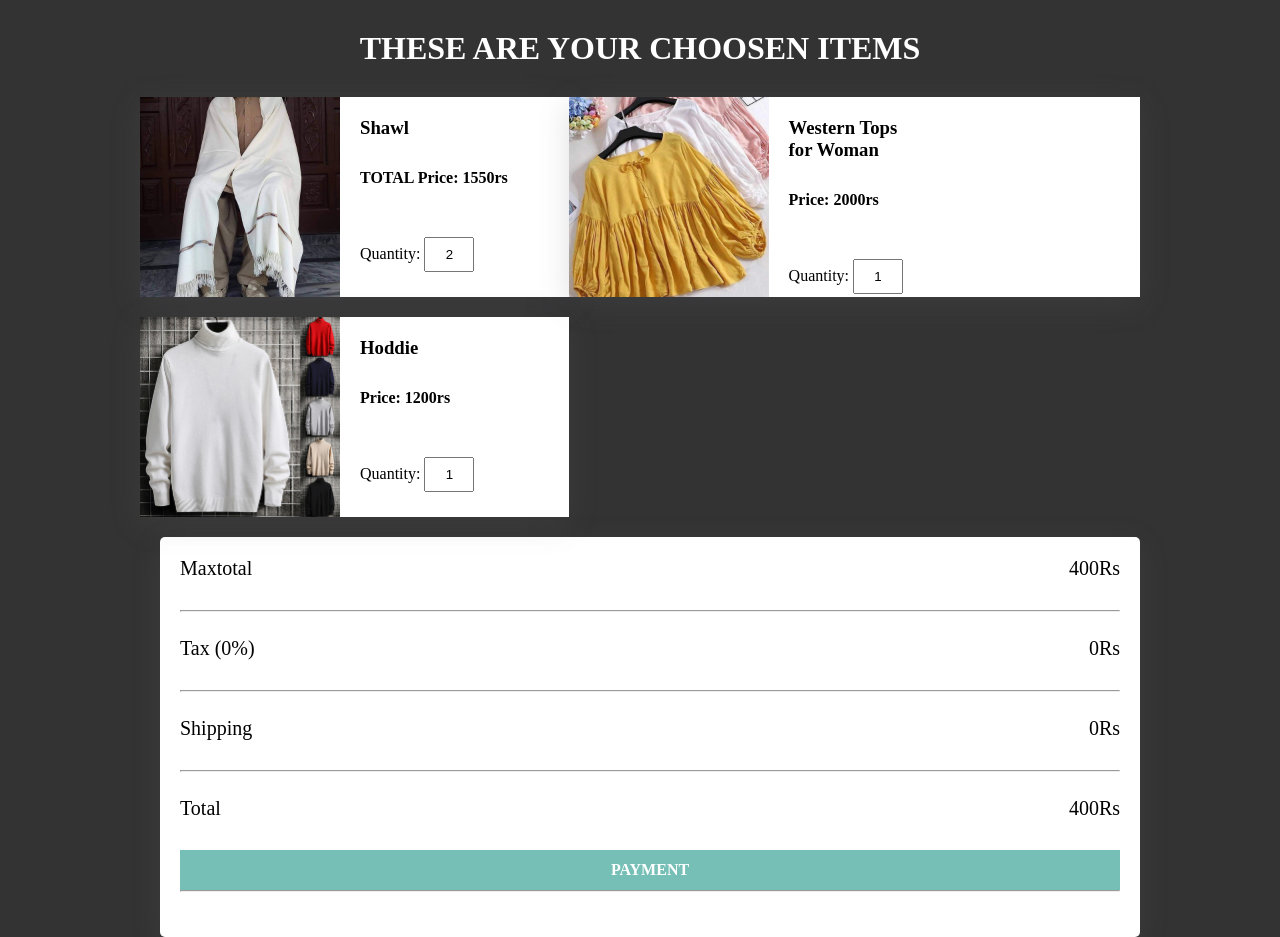
==== cart.html @ 78318d68 "Add files via upload" ====
<!DOCTYPE html>
<html long="en">
<head>
	<meta charset="UTF-8">
	<title>YOUR CHOOSEN ITEMS</title>
	 <!--
    Add css file named style3and also attatch website of some logo etc facebook
    -->
	<link rel="stylesheet" href="https://cdnjs.cloudflare.com/ajax/libs/font-awesome/4.7.0/css/font-awesome.min.css">
	<link rel="stylesheet" href="style3.css">
</head>
<body>
	<!--dic of class wrapper in which there are different div and photo of products and price is givenS-->
	<div class="wrapper">
		<h1 style="color: white;">THESE ARE YOUR CHOOSEN ITEMS</h1>
		<div class="project">
			<div class="shop">
				<div class="box">
					<img src="1.jpg" alt="" hspace="30">
					<div class="content">
						<h3>Shawl</h3>
						<h4>TOTAL Price: 1550rs</h4>
						<p class="unit">Quantity: <input value="2"></p>
						
							
							
							<br>
						</p>
					</div>
				</div>
				<div class="box">
					<br>
					<img src="2.jpg" alt="" hspace="30" align="left">
					<div class="content">
						<h3>Hoddie</h3>
						<h4>Price: 1200rs</h4>
						<p class="unit">Quantity: <input value="1"></p>
						
							
							
							<br>
						</p>
					</div>
				</div>
			</div>
			<div class="box">
					<img src="3.jpg" alt="" hspace="30" align="right">
					<div class="content">
						<h3>Western Tops<br> for Woman</h3>
						<h4>Price: 2000rs</h4>
						<p class="unit">Quantity: <input value="1"></p>
						
							
							
				
						</p>
					</div>
				</div>
			</div>
				<div class="right-bar">
					<!--Used inline container called span-->
					<p><span>Maxtotal</span> <span>400Rs</span></p>
					<hr>
					<p><span>Tax (0%)</span> <span>0Rs</span></p>
					<hr>
					<p><span>Shipping</span> <span>0Rs</span></p>
					<hr>
					<p><span>Total</span> <span>400Rs</span></p>

                   <!--add attatchment of payment page-->
					<a href="payment.html">PAYMENT</a>

					<hr>
				</div>
			</div>
		</div>
	</body>


</head>
</html>
---- style3.css ----
*{
	margin: 0;
	padding: 0;
	box-sizing: border-box;
}
body{
	font-family: montserreat;
	background: #333333;
}
.wrapper{
	max-width:1000px;
	margin: 0 auto;
}
.wrapper h1{
	padding: 30px 0;
	text-align: center;
	text-transform: uppercase;
}
.project{
	display: flex;
}
.shop{
	flex: 75%;
}
.box{
	display: flex;
	width: 100%;
	height: 200px;
	overflow: hidden;
	margin-bottom: 20px;
	background: #fff;

	box-shadow: rgba(100, 100, 111, 0.2) 0 7px 29px 0;
}
.box:hover{
	transform: scale(1.09);
}
.box img{
	display: grid;
	width: 300px;
	height: 200px;
	object-fit: cover;
}
.content{
	padding: 20px;
	position: relative;
	width: 100%;
}
.content h3{
	margin-bottom: 30px;
}
.content h4{
	margin-bottom: 50px;
}
.btn-area{
	position: absolute;
	bottom: 20px;
	right: 20px;
	padding: 10px 25px;
	background-color: #3a71a9;
	color: #fff;
	cursor: pointer;
	border-radius: 10px;
	font-weight: 600;
}
.btn-area:hover{
	background-color: #76bfb6;
	color: #fff;
}
.unit input{
	width: 50px;
	padding: 8px;
	text-align: center;
}
.btn-area i{
	margin-right: 5px;
}
.right-bar{
	flex: 25%;
	margin-left: 20px;
	padding: 20px;
	height: 400px;
	border-radius: 5px;
	background: #fff;
	box-shadow: rgba(100, 100, 111, 0.2) 0 7px 29px 0;
}
.right-bar hr{
	margin-bottom: 25px;
}
.right-bar p{
	display: flex;
	justify-content: space-between;
	margin-bottom: 30px;
	font-size: 20px;
}
.right-bar a{
	background-color: #76bfb6;
	color: #fff;
	text-decoration: none;
	display: block;
	text-align: center;
	height: 40px;
	line-height: 40px;
	font-weight: 900;
}
.right-bar i{
	margin-right: 15px;
}
.right-bar a:hover{
	background-color: #397ca7;
}


@media screen and (max-width: 700px){
	.content h3{
		margin-bottom: 15px;
	}
	.content h4{
		margin-bottom: 20px;
	}
	.btn2{
		display: grid;
	}
	.box{
		height: 15px;
	}
	.box img{

		height: 150px;
		width: 200px;
	}
}
@media screen and (max-width: 900px){
	.project{
		flex-direction: column;
	}
	.right-bar{
		margin-left: 0;
		margin-bottom: 20px;
	}
}
@media screen and (max-width: 1250px){
	.wrapper{
		max-width: 95%;
	}
}
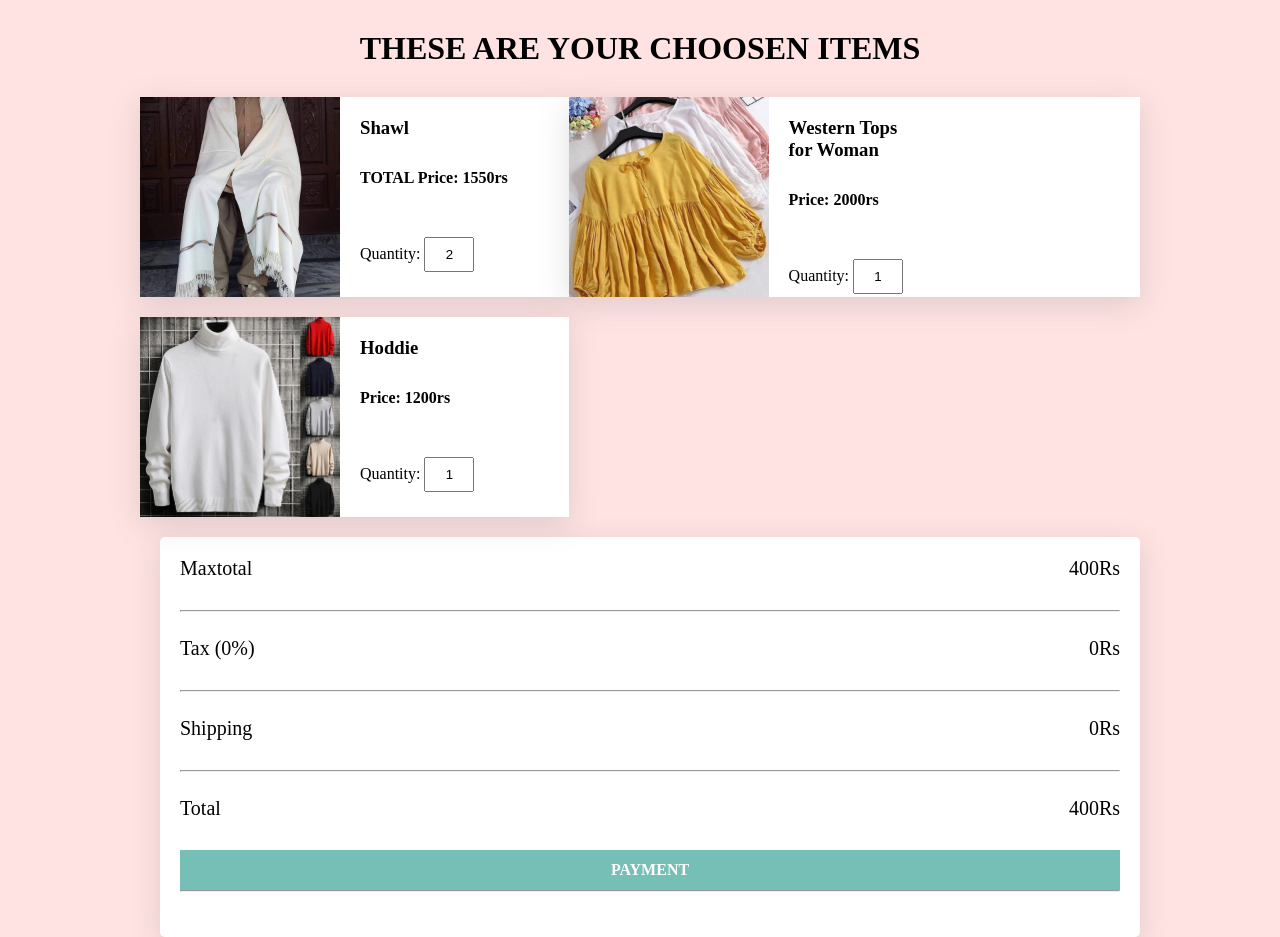
==== commit db31f5c2: "Add files via upload" ====
--- a/cart.html
+++ b/cart.html
@@ -12,7 +12,7 @@
 <body>
 	<!--dic of class wrapper in which there are different div and photo of products and price is givenS-->
 	<div class="wrapper">
-		<h1 style="color: white;">THESE ARE YOUR CHOOSEN ITEMS</h1>
+		<h1>THESE ARE YOUR CHOOSEN ITEMS</h1>
 		<div class="project">
 			<div class="shop">
 				<div class="box">
--- a/style3.css
+++ b/style3.css
@@ -1,6 +1,3 @@
-
-
-
 *{
 	margin: 0;
 	padding: 0;
@@ -8,7 +5,7 @@
 }
 body{
 	font-family: montserreat;
-	background: #333333;
+	background: #ffe3e2;
 }
 .wrapper{
 	max-width:1000px;
@@ -32,11 +29,11 @@
 	overflow: hidden;
 	margin-bottom: 20px;
 	background: #fff;
-
+	transition: all .6s ease;
 	box-shadow: rgba(100, 100, 111, 0.2) 0 7px 29px 0;
 }
 .box:hover{
-	transform: scale(1.09);
+	transform: scale(1.02);
 }
 .box img{
 	display: grid;
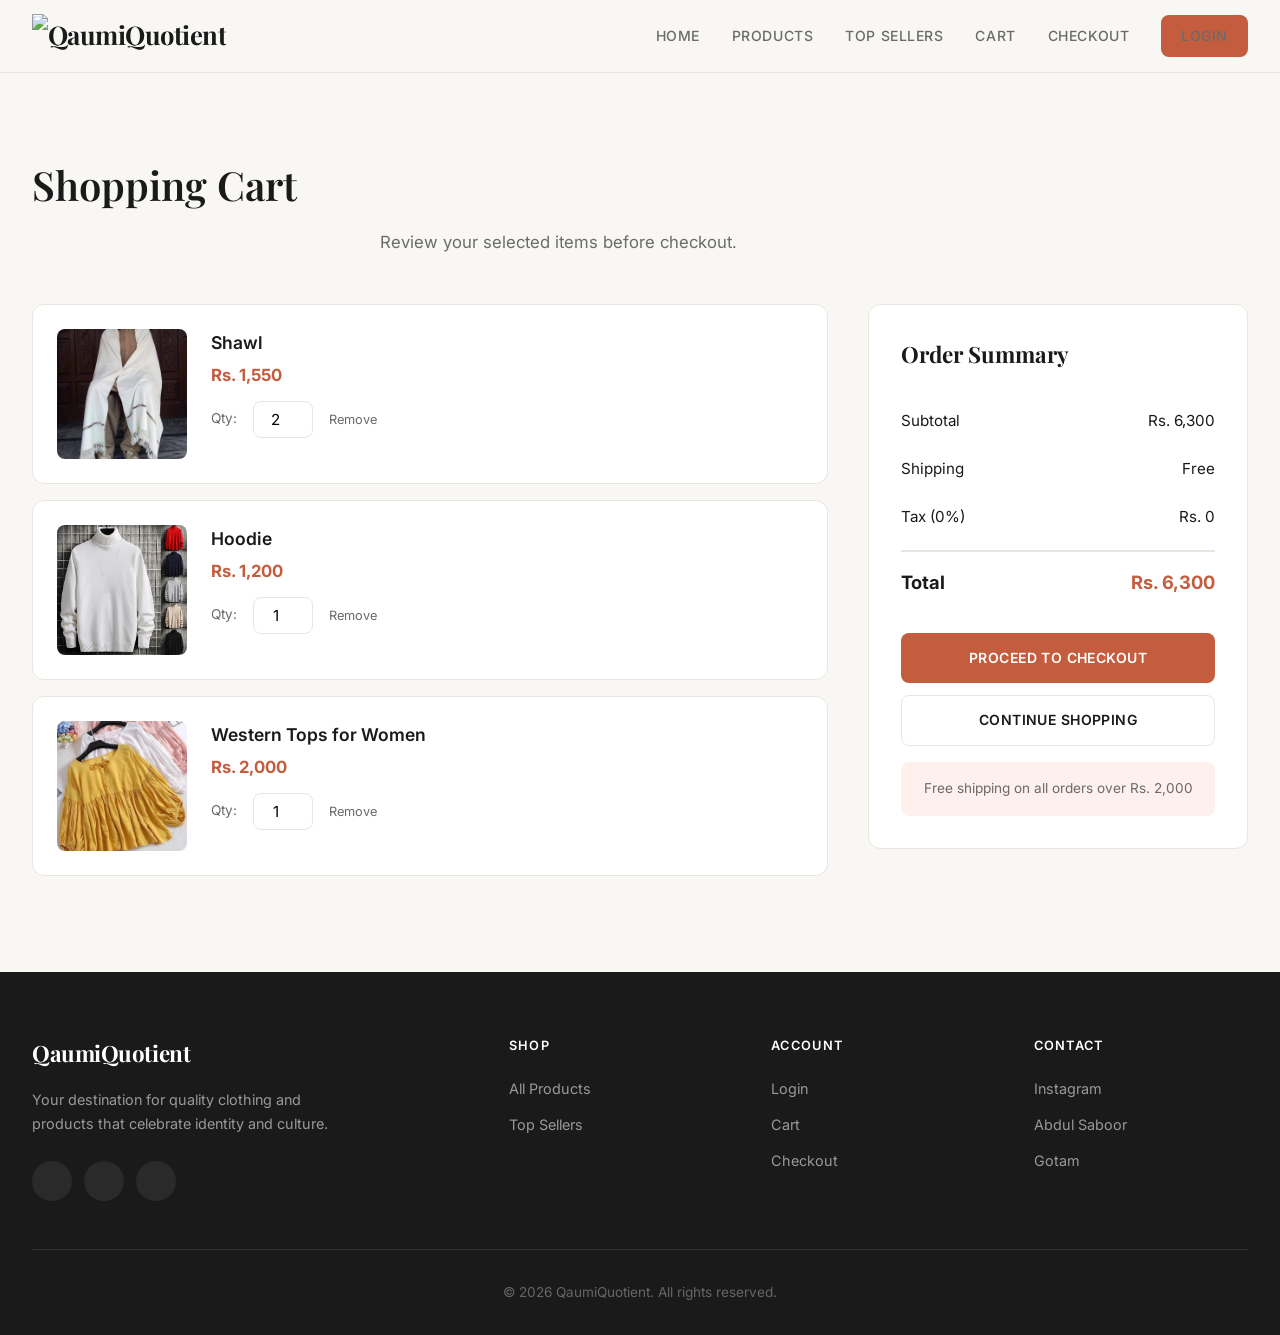
==== commit 553f852c: "Complete professional redesign - modern responsive UI with consistent design system" ====
--- a/cart.html
+++ b/cart.html
@@ -1,81 +1,208 @@
-<!DOCTYPE html>
-<html long="en">
-<head>
-	<meta charset="UTF-8">
-	<title>YOUR CHOOSEN ITEMS</title>
-	 <!--
-    Add css file named style3and also attatch website of some logo etc facebook
-    -->
-	<link rel="stylesheet" href="https://cdnjs.cloudflare.com/ajax/libs/font-awesome/4.7.0/css/font-awesome.min.css">
-	<link rel="stylesheet" href="style3.css">
-</head>
-<body>
-	<!--dic of class wrapper in which there are different div and photo of products and price is givenS-->
-	<div class="wrapper">
-		<h1>THESE ARE YOUR CHOOSEN ITEMS</h1>
-		<div class="project">
-			<div class="shop">
-				<div class="box">
-					<img src="1.jpg" alt="" hspace="30">
-					<div class="content">
-						<h3>Shawl</h3>
-						<h4>TOTAL Price: 1550rs</h4>
-						<p class="unit">Quantity: <input value="2"></p>
-						
-							
-							
-							<br>
-						</p>
-					</div>
-				</div>
-				<div class="box">
-					<br>
-					<img src="2.jpg" alt="" hspace="30" align="left">
-					<div class="content">
-						<h3>Hoddie</h3>
-						<h4>Price: 1200rs</h4>
-						<p class="unit">Quantity: <input value="1"></p>
-						
-							
-							
-							<br>
-						</p>
-					</div>
-				</div>
-			</div>
-			<div class="box">
-					<img src="3.jpg" alt="" hspace="30" align="right">
-					<div class="content">
-						<h3>Western Tops<br> for Woman</h3>
-						<h4>Price: 2000rs</h4>
-						<p class="unit">Quantity: <input value="1"></p>
-						
-							
-							
-				
-						</p>
-					</div>
-				</div>
-			</div>
-				<div class="right-bar">
-					<!--Used inline container called span-->
-					<p><span>Maxtotal</span> <span>400Rs</span></p>
-					<hr>
-					<p><span>Tax (0%)</span> <span>0Rs</span></p>
-					<hr>
-					<p><span>Shipping</span> <span>0Rs</span></p>
-					<hr>
-					<p><span>Total</span> <span>400Rs</span></p>
-
-                   <!--add attatchment of payment page-->
-					<a href="payment.html">PAYMENT</a>
-
-					<hr>
-				</div>
-			</div>
-		</div>
-	</body>
-
-
-</head>
-</html>+<!DOCTYPE html>
+<html lang="en">
+<head>
+    <meta charset="UTF-8">
+    <meta name="viewport" content="width=device-width, initial-scale=1.0">
+    <title>Your Cart - QaumiQuotient</title>
+    <link rel="stylesheet" href="main.css">
+    <style>
+        .cart-layout {
+            display: grid; grid-template-columns: 1fr 380px; gap: 2.5rem;
+            align-items: start;
+        }
+        .cart-item {
+            display: flex; gap: 1.5rem; padding: 1.5rem;
+            background: var(--bg-card); border: 1px solid var(--border);
+            border-radius: var(--radius); margin-bottom: 1rem;
+            transition: box-shadow var(--transition);
+        }
+        .cart-item:hover { box-shadow: var(--shadow-md); }
+        .cart-item-img {
+            width: 130px; height: 130px; border-radius: var(--radius-sm);
+            object-fit: cover; flex-shrink: 0;
+        }
+        .cart-item-info { flex: 1; }
+        .cart-item-name { font-size: 1.1rem; font-weight: 600; margin-bottom: 0.3rem; }
+        .cart-item-price { color: var(--accent); font-weight: 700; font-size: 1.05rem; margin-bottom: 0.75rem; }
+        .cart-item-controls {
+            display: flex; align-items: center; gap: 1rem;
+        }
+        .qty-input {
+            width: 60px; padding: 0.5rem; text-align: center;
+            border: 1.5px solid var(--border); border-radius: var(--radius-sm);
+            font-size: 0.95rem; outline: none;
+        }
+        .qty-input:focus { border-color: var(--accent); }
+        .cart-item-remove {
+            background: none; color: var(--text-muted); font-size: 0.8rem;
+            transition: color var(--transition);
+        }
+        .cart-item-remove:hover { color: #d32f2f; }
+        .cart-empty {
+            text-align: center; padding: 4rem 2rem; color: var(--text-muted);
+        }
+        .cart-empty h2 {
+            font-family: var(--font-heading); font-size: 1.8rem;
+            margin-bottom: 0.75rem; color: var(--text);
+        }
+        .summary-card {
+            background: var(--bg-card); border: 1px solid var(--border);
+            border-radius: var(--radius); padding: 2rem;
+            position: sticky; top: 90px;
+        }
+        .summary-card h3 {
+            font-family: var(--font-heading); font-size: 1.4rem;
+            margin-bottom: 1.5rem;
+        }
+        .summary-row {
+            display: flex; justify-content: space-between;
+            padding: 0.75rem 0; font-size: 0.95rem;
+        }
+        .summary-row.total {
+            border-top: 2px solid var(--border); margin-top: 0.5rem;
+            padding-top: 1rem; font-weight: 700; font-size: 1.15rem;
+        }
+        .summary-row.total span:last-child { color: var(--accent); }
+        .summary-card .btn { width: 100%; margin-top: 1.5rem; }
+        .summary-note {
+            margin-top: 1rem; padding: 1rem; background: #fdf0ed;
+            border-radius: var(--radius-sm); font-size: 0.85rem;
+            color: var(--text-muted); text-align: center;
+        }
+        @media (max-width: 768px) {
+            .cart-layout { grid-template-columns: 1fr; }
+            .summary-card { position: static; }
+            .cart-item { flex-direction: column; }
+            .cart-item-img { width: 100%; height: 200px; }
+        }
+    </style>
+</head>
+<body>
+
+    <nav class="navbar">
+        <div class="navbar-inner">
+            <a href="index.html" class="logo"><img src="FAST5.jpg" alt="QaumiQuotient"></a>
+            <button class="nav-toggle" onclick="document.querySelector('.nav-links').classList.toggle('active')">&#9776;</button>
+            <ul class="nav-links">
+                <li><a href="index.html">Home</a></li>
+                <li><a href="categories.html">Products</a></li>
+                <li><a href="sellers.html">Top Sellers</a></li>
+                <li><a href="cart.html">Cart</a></li>
+                <li><a href="payment.html">Checkout</a></li>
+                <li><a href="login.html" class="btn btn-primary btn-sm">Login</a></li>
+            </ul>
+        </div>
+    </nav>
+
+    <div class="section">
+        <div class="section-header" style="text-align: left;">
+            <h2>Shopping Cart</h2>
+            <p>Review your selected items before checkout.</p>
+        </div>
+
+        <div class="cart-layout">
+            <div class="cart-items">
+                <div class="cart-item">
+                    <img class="cart-item-img" src="1.jpg" alt="Shawl">
+                    <div class="cart-item-info">
+                        <div class="cart-item-name">Shawl</div>
+                        <div class="cart-item-price">Rs. 1,550</div>
+                        <div class="cart-item-controls">
+                            <label style="font-size: 0.85rem; color: var(--text-muted);">Qty:</label>
+                            <input class="qty-input" type="number" value="2" min="1">
+                            <button class="cart-item-remove">Remove</button>
+                        </div>
+                    </div>
+                </div>
+                <div class="cart-item">
+                    <img class="cart-item-img" src="2.jpg" alt="Hoodie">
+                    <div class="cart-item-info">
+                        <div class="cart-item-name">Hoodie</div>
+                        <div class="cart-item-price">Rs. 1,200</div>
+                        <div class="cart-item-controls">
+                            <label style="font-size: 0.85rem; color: var(--text-muted);">Qty:</label>
+                            <input class="qty-input" type="number" value="1" min="1">
+                            <button class="cart-item-remove">Remove</button>
+                        </div>
+                    </div>
+                </div>
+                <div class="cart-item">
+                    <img class="cart-item-img" src="3.jpg" alt="Western Tops">
+                    <div class="cart-item-info">
+                        <div class="cart-item-name">Western Tops for Women</div>
+                        <div class="cart-item-price">Rs. 2,000</div>
+                        <div class="cart-item-controls">
+                            <label style="font-size: 0.85rem; color: var(--text-muted);">Qty:</label>
+                            <input class="qty-input" type="number" value="1" min="1">
+                            <button class="cart-item-remove">Remove</button>
+                        </div>
+                    </div>
+                </div>
+            </div>
+
+            <div class="summary-card">
+                <h3>Order Summary</h3>
+                <div class="summary-row">
+                    <span>Subtotal</span>
+                    <span>Rs. 6,300</span>
+                </div>
+                <div class="summary-row">
+                    <span>Shipping</span>
+                    <span>Free</span>
+                </div>
+                <div class="summary-row">
+                    <span>Tax (0%)</span>
+                    <span>Rs. 0</span>
+                </div>
+                <div class="summary-row total">
+                    <span>Total</span>
+                    <span>Rs. 6,300</span>
+                </div>
+                <a href="payment.html" class="btn btn-primary">Proceed to Checkout</a>
+                <a href="categories.html" class="btn btn-outline" style="margin-top: 0.75rem;">Continue Shopping</a>
+                <div class="summary-note">Free shipping on all orders over Rs. 2,000</div>
+            </div>
+        </div>
+    </div>
+
+    <footer class="footer">
+        <div class="footer-inner">
+            <div class="footer-brand">
+                <div class="logo">QaumiQuotient</div>
+                <p>Your destination for quality clothing and products that celebrate identity and culture.</p>
+                <div class="footer-social">
+                    <a href="https://www.facebook.com/fezan.rashid.7?mibextid=ZbWKwL"><i class="fab fa-facebook-f"></i></a>
+                    <a href="https://www.facebook.com/profile.php?id=100087488514587&mibextid=ZbWKwL"><i class="fab fa-facebook-f"></i></a>
+                    <a href="https://instagram.com/"><i class="fab fa-instagram"></i></a>
+                </div>
+            </div>
+            <div class="footer-col">
+                <h4>Shop</h4>
+                <ul>
+                    <li><a href="categories.html">All Products</a></li>
+                    <li><a href="sellers.html">Top Sellers</a></li>
+                </ul>
+            </div>
+            <div class="footer-col">
+                <h4>Account</h4>
+                <ul>
+                    <li><a href="login.html">Login</a></li>
+                    <li><a href="cart.html">Cart</a></li>
+                    <li><a href="payment.html">Checkout</a></li>
+                </ul>
+            </div>
+            <div class="footer-col">
+                <h4>Contact</h4>
+                <ul>
+                    <li><a href="https://instagram.com/">Instagram</a></li>
+                    <li><a href="https://www.facebook.com/fezan.rashid.7?mibextid=ZbWKwL">Abdul Saboor</a></li>
+                    <li><a href="https://www.facebook.com/profile.php?id=100087488514587&mibextid=ZbWKwL">Gotam</a></li>
+                </ul>
+            </div>
+        </div>
+        <div class="footer-bottom">&copy; 2026 QaumiQuotient. All rights reserved.</div>
+    </footer>
+
+    <script src="https://kit.fontawesome.com/8d7de18ad4.js" crossorigin="anonymous"></script>
+</body>
+</html>
--- a/main.css
+++ b/main.css
@@ -0,0 +1,441 @@
+@import url('https://fonts.googleapis.com/css2?family=Inter:wght@300;400;500;600;700&family=Playfair+Display:ital,wght@0,400;0,600;0,700;1,400&display=swap');
+
+:root {
+  --bg: #f8f7f4;
+  --bg-card: #ffffff;
+  --text: #1a1a1a;
+  --text-muted: #6b6b6b;
+  --accent: #c45d3e;
+  --accent-hover: #a84a30;
+  --border: #e8e6e1;
+  --nav-bg: rgba(248, 247, 244, 0.92);
+  --shadow-sm: 0 1px 3px rgba(0,0,0,0.06);
+  --shadow-md: 0 4px 20px rgba(0,0,0,0.08);
+  --shadow-lg: 0 12px 40px rgba(0,0,0,0.12);
+  --radius: 12px;
+  --radius-sm: 8px;
+  --transition: 0.3s cubic-bezier(0.4, 0, 0.2, 1);
+  --font-body: 'Inter', -apple-system, sans-serif;
+  --font-heading: 'Playfair Display', Georgia, serif;
+}
+
+*, *::before, *::after { margin: 0; padding: 0; box-sizing: border-box; }
+
+html { scroll-behavior: smooth; }
+
+body {
+  font-family: var(--font-body);
+  background: var(--bg);
+  color: var(--text);
+  line-height: 1.6;
+  -webkit-font-smoothing: antialiased;
+}
+
+img { max-width: 100%; display: block; }
+a { text-decoration: none; color: inherit; }
+button { cursor: pointer; border: none; font-family: inherit; }
+input, select { font-family: inherit; }
+
+/* ── NAVBAR ── */
+.navbar {
+  position: sticky;
+  top: 0;
+  z-index: 1000;
+  background: var(--nav-bg);
+  backdrop-filter: blur(20px);
+  -webkit-backdrop-filter: blur(20px);
+  border-bottom: 1px solid var(--border);
+  padding: 0 2rem;
+}
+
+.navbar-inner {
+  max-width: 1280px;
+  margin: 0 auto;
+  display: flex;
+  align-items: center;
+  justify-content: space-between;
+  height: 72px;
+}
+
+.logo {
+  font-family: var(--font-heading);
+  font-size: 1.6rem;
+  font-weight: 700;
+  letter-spacing: -0.02em;
+}
+
+.logo img {
+  height: 44px;
+  width: auto;
+  object-fit: contain;
+}
+
+.nav-links {
+  display: flex;
+  align-items: center;
+  gap: 2rem;
+  list-style: none;
+}
+
+.nav-links a {
+  font-size: 0.875rem;
+  font-weight: 500;
+  letter-spacing: 0.04em;
+  text-transform: uppercase;
+  color: var(--text-muted);
+  transition: color var(--transition);
+  position: relative;
+}
+
+.nav-links a::after {
+  content: '';
+  position: absolute;
+  bottom: -4px;
+  left: 0;
+  width: 0;
+  height: 2px;
+  background: var(--accent);
+  transition: width var(--transition);
+}
+
+.nav-links a:hover { color: var(--text); }
+.nav-links a:hover::after { width: 100%; }
+
+.nav-toggle {
+  display: none;
+  background: none;
+  font-size: 1.5rem;
+  color: var(--text);
+}
+
+/* ── SECTION WRAPPER ── */
+.section {
+  max-width: 1280px;
+  margin: 0 auto;
+  padding: 5rem 2rem;
+}
+
+.section-sm { padding: 3rem 2rem; }
+
+.section-header {
+  text-align: center;
+  margin-bottom: 3rem;
+}
+
+.section-header h2 {
+  font-family: var(--font-heading);
+  font-size: 2.5rem;
+  font-weight: 600;
+  margin-bottom: 0.75rem;
+}
+
+.section-header p {
+  color: var(--text-muted);
+  font-size: 1.05rem;
+  max-width: 520px;
+  margin: 0 auto;
+}
+
+/* ── BUTTONS ── */
+.btn {
+  display: inline-flex;
+  align-items: center;
+  justify-content: center;
+  gap: 0.5rem;
+  padding: 0.85rem 2rem;
+  border-radius: var(--radius-sm);
+  font-size: 0.875rem;
+  font-weight: 600;
+  letter-spacing: 0.03em;
+  text-transform: uppercase;
+  transition: all var(--transition);
+}
+
+.btn-primary {
+  background: var(--accent);
+  color: #fff;
+}
+.btn-primary:hover {
+  background: var(--accent-hover);
+  transform: translateY(-2px);
+  box-shadow: 0 6px 20px rgba(196, 93, 62, 0.35);
+}
+
+.btn-outline {
+  background: transparent;
+  color: var(--text);
+  border: 1.5px solid var(--border);
+}
+.btn-outline:hover {
+  border-color: var(--text);
+}
+
+.btn-sm {
+  padding: 0.6rem 1.25rem;
+  font-size: 0.8rem;
+}
+
+/* ── CARDS ── */
+.card {
+  background: var(--bg-card);
+  border-radius: var(--radius);
+  overflow: hidden;
+  border: 1px solid var(--border);
+  transition: all var(--transition);
+}
+.card:hover {
+  box-shadow: var(--shadow-lg);
+  transform: translateY(-4px);
+}
+
+.card-img {
+  width: 100%;
+  aspect-ratio: 3/4;
+  object-fit: cover;
+}
+
+.card-body {
+  padding: 1.25rem;
+}
+
+.card-title {
+  font-size: 1rem;
+  font-weight: 600;
+  margin-bottom: 0.35rem;
+}
+
+.card-price {
+  font-size: 1.1rem;
+  font-weight: 700;
+  color: var(--accent);
+}
+
+/* ── GRID LAYOUTS ── */
+.grid-2 { display: grid; grid-template-columns: repeat(2, 1fr); gap: 1.5rem; }
+.grid-3 { display: grid; grid-template-columns: repeat(3, 1fr); gap: 1.5rem; }
+.grid-4 { display: grid; grid-template-columns: repeat(4, 1fr); gap: 1.5rem; }
+
+/* ── FOOTER ── */
+.footer {
+  background: #1a1a1a;
+  color: #fff;
+  padding: 4rem 2rem 2rem;
+}
+
+.footer-inner {
+  max-width: 1280px;
+  margin: 0 auto;
+  display: grid;
+  grid-template-columns: 2fr 1fr 1fr 1fr;
+  gap: 3rem;
+}
+
+.footer-brand .logo {
+  color: #fff;
+  font-size: 1.4rem;
+  margin-bottom: 1rem;
+}
+
+.footer-brand p {
+  color: #999;
+  font-size: 0.9rem;
+  line-height: 1.7;
+  max-width: 300px;
+}
+
+.footer-col h4 {
+  font-size: 0.8rem;
+  font-weight: 600;
+  text-transform: uppercase;
+  letter-spacing: 0.1em;
+  margin-bottom: 1.25rem;
+  color: #fff;
+}
+
+.footer-col ul { list-style: none; }
+
+.footer-col li {
+  margin-bottom: 0.65rem;
+}
+
+.footer-col a {
+  color: #999;
+  font-size: 0.9rem;
+  transition: color var(--transition);
+}
+
+.footer-col a:hover { color: #fff; }
+
+.footer-social {
+  display: flex;
+  gap: 0.75rem;
+  margin-top: 1.5rem;
+}
+
+.footer-social a {
+  width: 40px;
+  height: 40px;
+  border-radius: 50%;
+  background: #2a2a2a;
+  display: flex;
+  align-items: center;
+  justify-content: center;
+  color: #999;
+  transition: all var(--transition);
+}
+
+.footer-social a:hover {
+  background: var(--accent);
+  color: #fff;
+}
+
+.footer-bottom {
+  max-width: 1280px;
+  margin: 3rem auto 0;
+  padding-top: 2rem;
+  border-top: 1px solid #333;
+  text-align: center;
+  color: #666;
+  font-size: 0.85rem;
+}
+
+/* ── FORM ELEMENTS ── */
+.form-group {
+  margin-bottom: 1.25rem;
+}
+
+.form-group label {
+  display: block;
+  font-size: 0.8rem;
+  font-weight: 600;
+  text-transform: uppercase;
+  letter-spacing: 0.05em;
+  color: var(--text-muted);
+  margin-bottom: 0.5rem;
+}
+
+.form-control {
+  width: 100%;
+  padding: 0.85rem 1rem;
+  border: 1.5px solid var(--border);
+  border-radius: var(--radius-sm);
+  font-size: 0.95rem;
+  color: var(--text);
+  background: var(--bg);
+  transition: border-color var(--transition);
+  outline: none;
+}
+
+.form-control:focus {
+  border-color: var(--accent);
+}
+
+.form-control::placeholder {
+  color: #aaa;
+}
+
+select.form-control {
+  appearance: none;
+  background-image: url("data:image/svg+xml,%3Csvg xmlns='http://www.w3.org/2000/svg' width='12' height='12' fill='%236b6b6b' viewBox='0 0 16 16'%3E%3Cpath d='M8 11L3 6h10z'/%3E%3C/svg%3E");
+  background-repeat: no-repeat;
+  background-position: right 1rem center;
+  padding-right: 2.5rem;
+}
+
+/* ── HERO ── */
+.hero {
+  position: relative;
+  height: 85vh;
+  min-height: 550px;
+  overflow: hidden;
+}
+
+.hero-img {
+  width: 100%;
+  height: 100%;
+  object-fit: cover;
+}
+
+.hero-overlay {
+  position: absolute;
+  inset: 0;
+  background: linear-gradient(to right, rgba(0,0,0,0.55) 0%, rgba(0,0,0,0.1) 100%);
+  display: flex;
+  align-items: center;
+}
+
+.hero-content {
+  max-width: 1280px;
+  margin: 0 auto;
+  padding: 0 2rem;
+  width: 100%;
+}
+
+.hero-content h1 {
+  font-family: var(--font-heading);
+  font-size: 4rem;
+  font-weight: 700;
+  color: #fff;
+  line-height: 1.1;
+  margin-bottom: 1.25rem;
+  max-width: 550px;
+}
+
+.hero-content p {
+  color: rgba(255,255,255,0.85);
+  font-size: 1.15rem;
+  margin-bottom: 2rem;
+  max-width: 420px;
+}
+
+/* ── BADGE / TAG ── */
+.badge {
+  display: inline-block;
+  padding: 0.3rem 0.75rem;
+  background: var(--accent);
+  color: #fff;
+  font-size: 0.7rem;
+  font-weight: 600;
+  text-transform: uppercase;
+  letter-spacing: 0.08em;
+  border-radius: 100px;
+}
+
+/* ── RESPONSIVE ── */
+@media (max-width: 1024px) {
+  .grid-4 { grid-template-columns: repeat(3, 1fr); }
+  .footer-inner { grid-template-columns: 1fr 1fr; }
+}
+
+@media (max-width: 768px) {
+  .nav-links { 
+    display: none;
+    position: absolute;
+    top: 72px;
+    left: 0;
+    right: 0;
+    background: var(--bg);
+    flex-direction: column;
+    padding: 1.5rem 2rem;
+    border-bottom: 1px solid var(--border);
+    box-shadow: var(--shadow-md);
+  }
+  .nav-links.active { display: flex; }
+  .nav-toggle { display: block; }
+  
+  .hero-content h1 { font-size: 2.5rem; }
+  .hero-content p { font-size: 1rem; }
+  
+  .grid-2, .grid-3, .grid-4 { grid-template-columns: repeat(2, 1fr); }
+  .section-header h2 { font-size: 2rem; }
+  
+  .footer-inner { grid-template-columns: 1fr; gap: 2rem; }
+}
+
+@media (max-width: 480px) {
+  .grid-2, .grid-3, .grid-4 { grid-template-columns: 1fr; }
+  .hero { height: 70vh; min-height: 450px; }
+  .hero-content h1 { font-size: 2rem; }
+  .section { padding: 3rem 1rem; }
+  .navbar { padding: 0 1rem; }
+}
